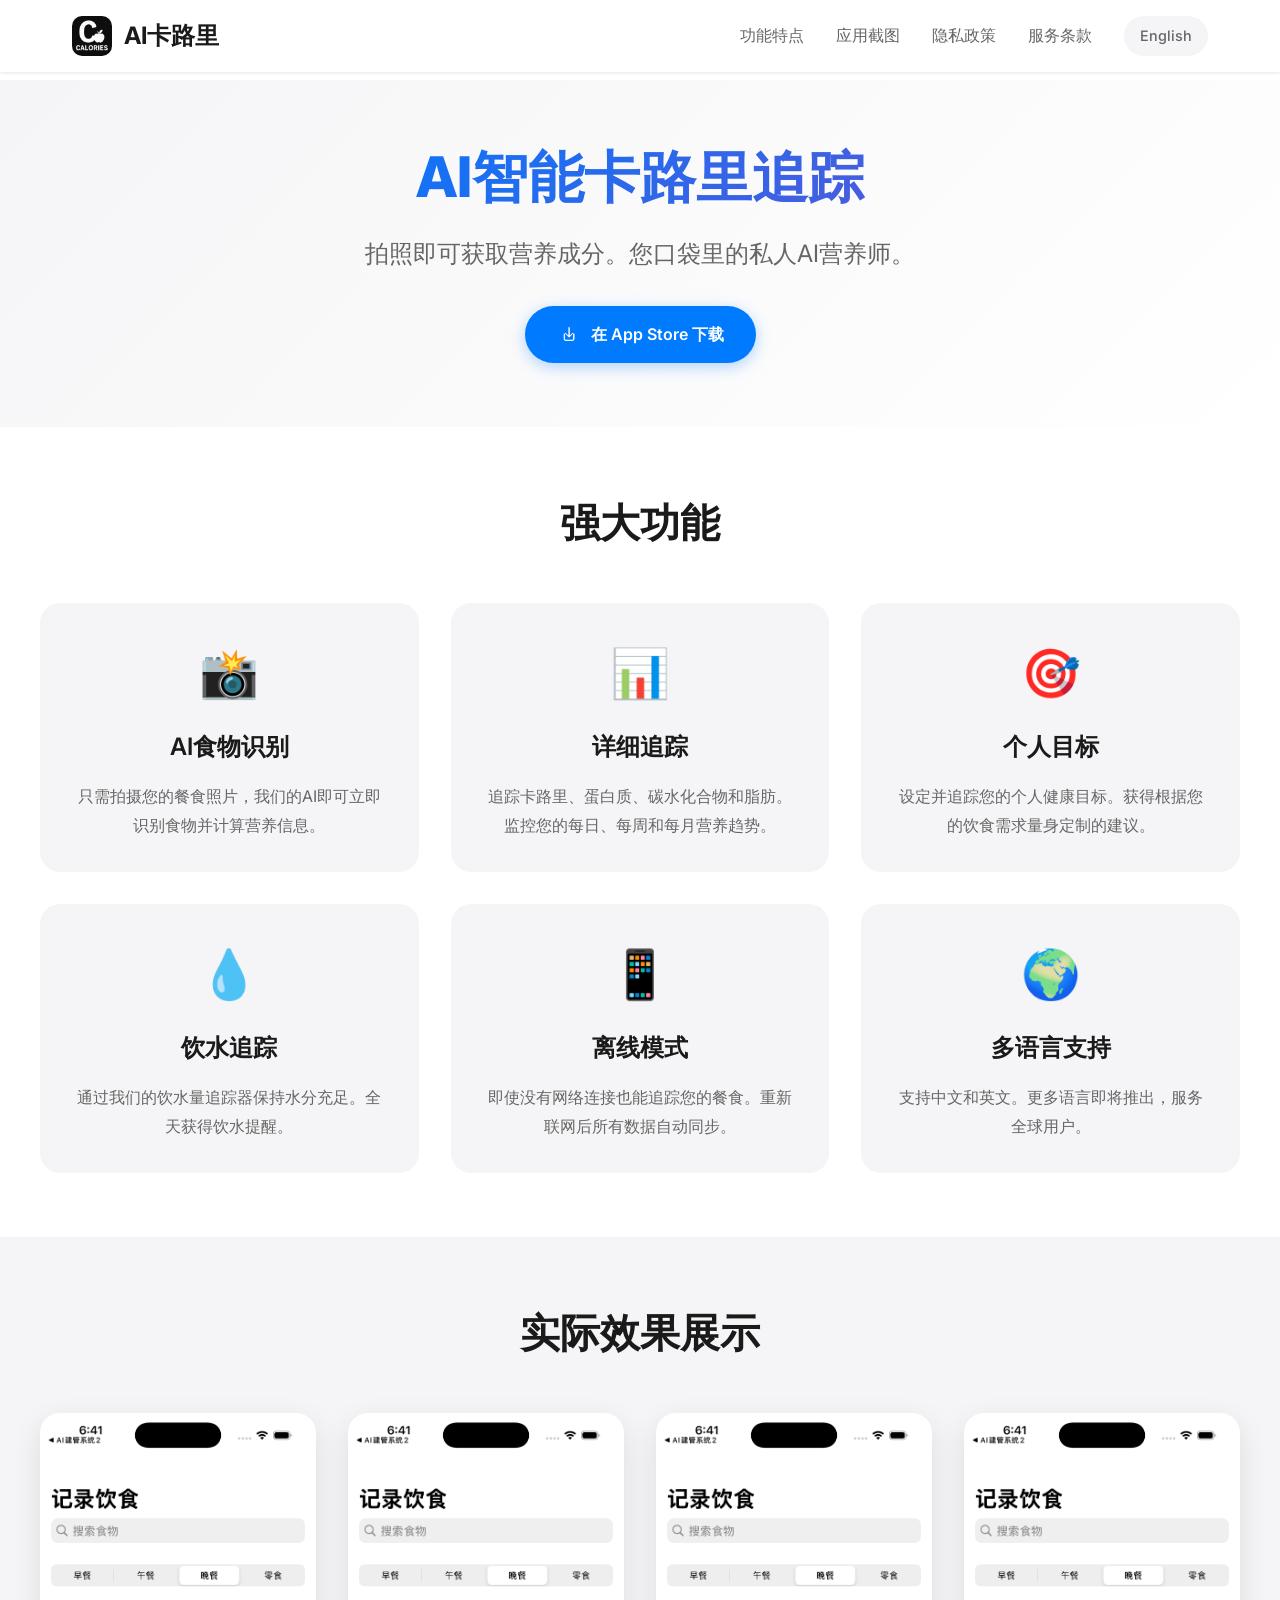
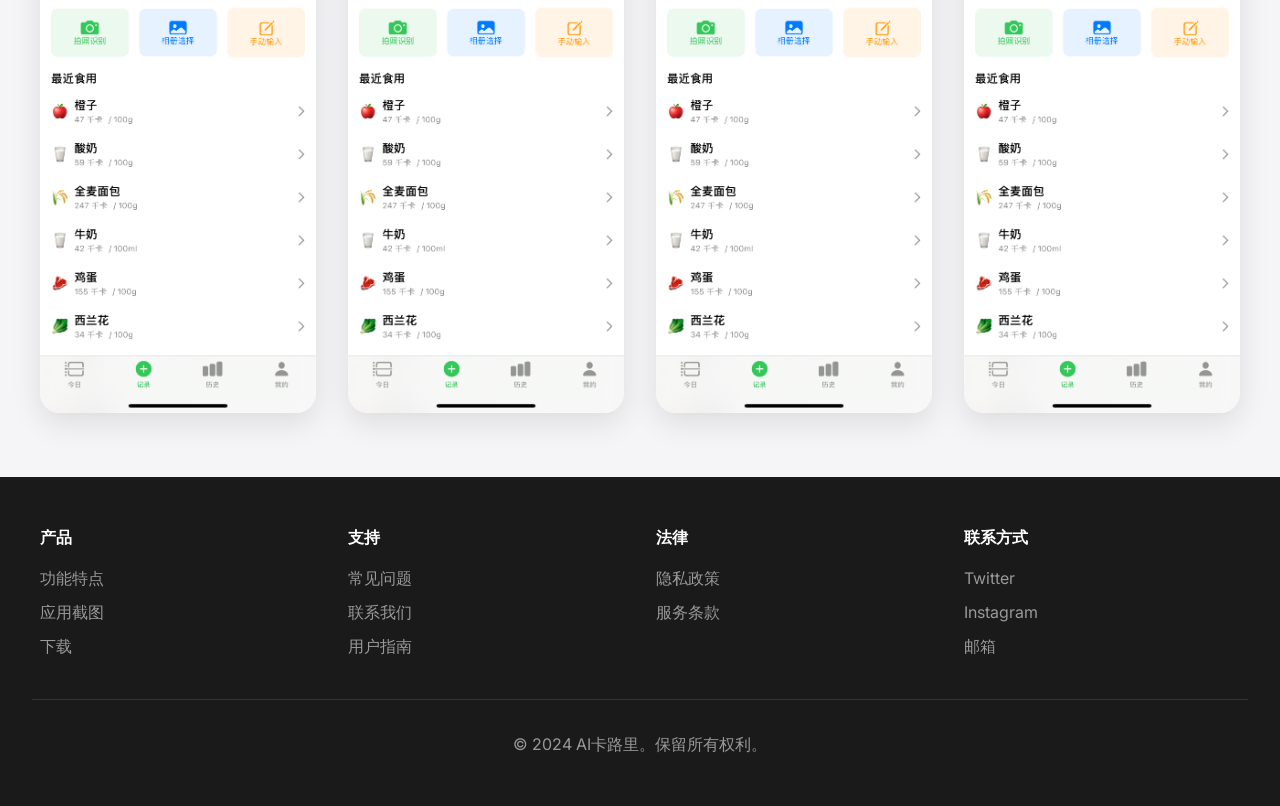
==== index-zh.html @ bd87f312 "Initial website for AI Calories app - Added homepage in English and Chinese - Added privacy policy a" ====
<!DOCTYPE html>
<html lang="zh">
<head>
    <meta charset="UTF-8">
    <meta name="viewport" content="width=device-width, initial-scale=1.0">
    <title>AI卡路里 - 智能食物识别与卡路里追踪</title>
    <meta name="description" content="AI卡路里使用先进的AI技术识别食物并追踪您的每日卡路里摄入。现已在App Store上线。">
    <link rel="preconnect" href="https://fonts.googleapis.com">
    <link rel="preconnect" href="https://fonts.gstatic.com" crossorigin>
    <link href="https://fonts.googleapis.com/css2?family=Inter:wght@300;400;500;600;700;800&display=swap" rel="stylesheet">
    <style>
        * {
            margin: 0;
            padding: 0;
            box-sizing: border-box;
        }
        
        body {
            font-family: 'Inter', -apple-system, BlinkMacSystemFont, 'PingFang SC', 'Microsoft YaHei', sans-serif;
            line-height: 1.6;
            color: #1a1a1a;
            background-color: #ffffff;
            overflow-x: hidden;
        }
        
        /* Navigation */
        nav {
            position: fixed;
            top: 0;
            width: 100%;
            background: rgba(255, 255, 255, 0.95);
            backdrop-filter: blur(10px);
            box-shadow: 0 1px 3px rgba(0, 0, 0, 0.1);
            z-index: 1000;
        }
        
        .nav-container {
            max-width: 1200px;
            margin: 0 auto;
            padding: 1rem 2rem;
            display: flex;
            justify-content: space-between;
            align-items: center;
        }
        
        .logo {
            display: flex;
            align-items: center;
            gap: 12px;
            font-size: 1.5rem;
            font-weight: 700;
            color: #1a1a1a;
            text-decoration: none;
        }
        
        .logo img {
            width: 40px;
            height: 40px;
            border-radius: 10px;
        }
        
        .nav-links {
            display: flex;
            gap: 2rem;
            align-items: center;
        }
        
        .nav-links a {
            color: #666;
            text-decoration: none;
            font-weight: 500;
            transition: color 0.3s;
        }
        
        .nav-links a:hover {
            color: #007AFF;
        }
        
        .language-switch {
            padding: 0.5rem 1rem;
            background: #f5f5f7;
            border: none;
            border-radius: 20px;
            cursor: pointer;
            font-size: 0.9rem;
            font-weight: 500;
            transition: background 0.3s;
        }
        
        .language-switch:hover {
            background: #e8e8ed;
        }
        
        /* Hero Section */
        .hero {
            margin-top: 80px;
            padding: 4rem 2rem;
            text-align: center;
            background: linear-gradient(135deg, #f5f5f7 0%, #ffffff 100%);
        }
        
        .hero-content {
            max-width: 800px;
            margin: 0 auto;
        }
        
        .hero h1 {
            font-size: 3.5rem;
            font-weight: 800;
            margin-bottom: 1.5rem;
            background: linear-gradient(135deg, #007AFF 0%, #5856D6 100%);
            -webkit-background-clip: text;
            -webkit-text-fill-color: transparent;
            line-height: 1.2;
        }
        
        .hero p {
            font-size: 1.5rem;
            color: #666;
            margin-bottom: 2rem;
            font-weight: 400;
        }
        
        .download-btn {
            display: inline-flex;
            align-items: center;
            gap: 10px;
            padding: 1rem 2rem;
            background: #007AFF;
            color: white;
            text-decoration: none;
            border-radius: 30px;
            font-weight: 600;
            transition: all 0.3s;
            box-shadow: 0 4px 15px rgba(0, 122, 255, 0.3);
        }
        
        .download-btn:hover {
            transform: translateY(-2px);
            box-shadow: 0 6px 20px rgba(0, 122, 255, 0.4);
        }
        
        /* Features Section */
        .features {
            padding: 4rem 2rem;
            background: #ffffff;
        }
        
        .features-container {
            max-width: 1200px;
            margin: 0 auto;
        }
        
        .features h2 {
            text-align: center;
            font-size: 2.5rem;
            margin-bottom: 3rem;
            font-weight: 700;
        }
        
        .features-grid {
            display: grid;
            grid-template-columns: repeat(auto-fit, minmax(300px, 1fr));
            gap: 2rem;
        }
        
        .feature-card {
            padding: 2rem;
            background: #f5f5f7;
            border-radius: 20px;
            text-align: center;
            transition: transform 0.3s;
        }
        
        .feature-card:hover {
            transform: translateY(-5px);
        }
        
        .feature-icon {
            font-size: 3rem;
            margin-bottom: 1rem;
        }
        
        .feature-card h3 {
            font-size: 1.5rem;
            margin-bottom: 1rem;
            font-weight: 600;
        }
        
        .feature-card p {
            color: #666;
            line-height: 1.8;
        }
        
        /* Screenshots Section */
        .screenshots {
            padding: 4rem 2rem;
            background: #f5f5f7;
        }
        
        .screenshots-container {
            max-width: 1200px;
            margin: 0 auto;
        }
        
        .screenshots h2 {
            text-align: center;
            font-size: 2.5rem;
            margin-bottom: 3rem;
            font-weight: 700;
        }
        
        .screenshots-grid {
            display: grid;
            grid-template-columns: repeat(auto-fit, minmax(250px, 1fr));
            gap: 2rem;
        }
        
        .screenshot {
            border-radius: 20px;
            overflow: hidden;
            box-shadow: 0 10px 30px rgba(0, 0, 0, 0.1);
            transition: transform 0.3s;
        }
        
        .screenshot:hover {
            transform: scale(1.05);
        }
        
        .screenshot img {
            width: 100%;
            height: auto;
            display: block;
        }
        
        /* Footer */
        footer {
            padding: 3rem 2rem;
            background: #1a1a1a;
            color: #ffffff;
        }
        
        .footer-container {
            max-width: 1200px;
            margin: 0 auto;
            display: grid;
            grid-template-columns: repeat(auto-fit, minmax(250px, 1fr));
            gap: 2rem;
        }
        
        .footer-section h4 {
            margin-bottom: 1rem;
            font-weight: 600;
        }
        
        .footer-section a {
            color: #999;
            text-decoration: none;
            display: block;
            margin-bottom: 0.5rem;
            transition: color 0.3s;
        }
        
        .footer-section a:hover {
            color: #ffffff;
        }
        
        .footer-bottom {
            text-align: center;
            margin-top: 2rem;
            padding-top: 2rem;
            border-top: 1px solid #333;
            color: #999;
        }
        
        /* Responsive */
        @media (max-width: 768px) {
            .hero h1 {
                font-size: 2.5rem;
            }
            
            .hero p {
                font-size: 1.2rem;
            }
            
            .nav-links {
                display: none;
            }
            
            .screenshots-grid {
                grid-template-columns: 1fr;
            }
        }
    </style>
</head>
<body>
    <nav>
        <div class="nav-container">
            <a href="#" class="logo">
                <img src="images/app-icon.png" alt="AI卡路里 Logo">
                AI卡路里
            </a>
            <div class="nav-links">
                <a href="#features">功能特点</a>
                <a href="#screenshots">应用截图</a>
                <a href="privacy.html">隐私政策</a>
                <a href="terms.html">服务条款</a>
                <a href="index.html" class="language-switch">English</a>
            </div>
        </div>
    </nav>

    <section class="hero">
        <div class="hero-content">
            <h1>AI智能卡路里追踪</h1>
            <p>拍照即可获取营养成分。您口袋里的私人AI营养师。</p>
            <a href="#" class="download-btn">
                <svg width="24" height="24" viewBox="0 0 24 24" fill="none" xmlns="http://www.w3.org/2000/svg">
                    <path d="M8.8 18.9C8.2 18.9 7.7 18.7 7.3 18.3C6.9 17.9 6.7 17.4 6.7 16.8V12.4C6.7 12.2 6.7 12 6.8 11.8C6.9 11.6 7.1 11.5 7.3 11.5C7.5 11.5 7.7 11.6 7.8 11.8C7.9 12 7.9 12.2 7.9 12.4V16.8C7.9 17.1 8 17.3 8.2 17.5C8.4 17.7 8.6 17.8 8.9 17.8H15.1C15.4 17.8 15.6 17.7 15.8 17.5C16 17.3 16.1 17.1 16.1 16.8V12.4C16.1 12.2 16.2 12 16.3 11.8C16.4 11.6 16.6 11.5 16.8 11.5C17 11.5 17.2 11.6 17.3 11.8C17.4 12 17.5 12.2 17.5 12.4V16.8C17.5 17.4 17.3 17.9 16.9 18.3C16.5 18.7 16 18.9 15.4 18.9H8.8Z" fill="white"/>
                    <path d="M12 15.2C11.8 15.2 11.6 15.1 11.5 15L8.1 11.6C7.9 11.4 7.9 11.1 8.1 10.9C8.3 10.7 8.6 10.7 8.8 10.9L11.4 13.5V5.8C11.4 5.4 11.7 5.1 12.1 5.1C12.5 5.1 12.8 5.4 12.8 5.8V13.5L15.4 10.9C15.6 10.7 15.9 10.7 16.1 10.9C16.3 11.1 16.3 11.4 16.1 11.6L12.7 15C12.5 15.1 12.3 15.2 12 15.2Z" fill="white"/>
                </svg>
                在 App Store 下载
            </a>
        </div>
    </section>

    <section class="features" id="features">
        <div class="features-container">
            <h2>强大功能</h2>
            <div class="features-grid">
                <div class="feature-card">
                    <div class="feature-icon">📸</div>
                    <h3>AI食物识别</h3>
                    <p>只需拍摄您的餐食照片，我们的AI即可立即识别食物并计算营养信息。</p>
                </div>
                <div class="feature-card">
                    <div class="feature-icon">📊</div>
                    <h3>详细追踪</h3>
                    <p>追踪卡路里、蛋白质、碳水化合物和脂肪。监控您的每日、每周和每月营养趋势。</p>
                </div>
                <div class="feature-card">
                    <div class="feature-icon">🎯</div>
                    <h3>个人目标</h3>
                    <p>设定并追踪您的个人健康目标。获得根据您的饮食需求量身定制的建议。</p>
                </div>
                <div class="feature-card">
                    <div class="feature-icon">💧</div>
                    <h3>饮水追踪</h3>
                    <p>通过我们的饮水量追踪器保持水分充足。全天获得饮水提醒。</p>
                </div>
                <div class="feature-card">
                    <div class="feature-icon">📱</div>
                    <h3>离线模式</h3>
                    <p>即使没有网络连接也能追踪您的餐食。重新联网后所有数据自动同步。</p>
                </div>
                <div class="feature-card">
                    <div class="feature-icon">🌍</div>
                    <h3>多语言支持</h3>
                    <p>支持中文和英文。更多语言即将推出，服务全球用户。</p>
                </div>
            </div>
        </div>
    </section>

    <section class="screenshots" id="screenshots">
        <div class="screenshots-container">
            <h2>实际效果展示</h2>
            <div class="screenshots-grid">
                <div class="screenshot">
                    <img src="images/screenshot-1.png" alt="AI食物识别">
                </div>
                <div class="screenshot">
                    <img src="images/screenshot-2.png" alt="每日总结">
                </div>
                <div class="screenshot">
                    <img src="images/screenshot-3.png" alt="用餐历史">
                </div>
                <div class="screenshot">
                    <img src="images/screenshot-4.png" alt="个人目标">
                </div>
            </div>
        </div>
    </section>

    <footer>
        <div class="footer-container">
            <div class="footer-section">
                <h4>产品</h4>
                <a href="#features">功能特点</a>
                <a href="#screenshots">应用截图</a>
                <a href="#">下载</a>
            </div>
            <div class="footer-section">
                <h4>支持</h4>
                <a href="#">常见问题</a>
                <a href="#">联系我们</a>
                <a href="#">用户指南</a>
            </div>
            <div class="footer-section">
                <h4>法律</h4>
                <a href="privacy.html">隐私政策</a>
                <a href="terms.html">服务条款</a>
            </div>
            <div class="footer-section">
                <h4>联系方式</h4>
                <a href="#">Twitter</a>
                <a href="#">Instagram</a>
                <a href="#">邮箱</a>
            </div>
        </div>
        <div class="footer-bottom">
            <p>&copy; 2024 AI卡路里。保留所有权利。</p>
        </div>
    </footer>
</body>
</html>
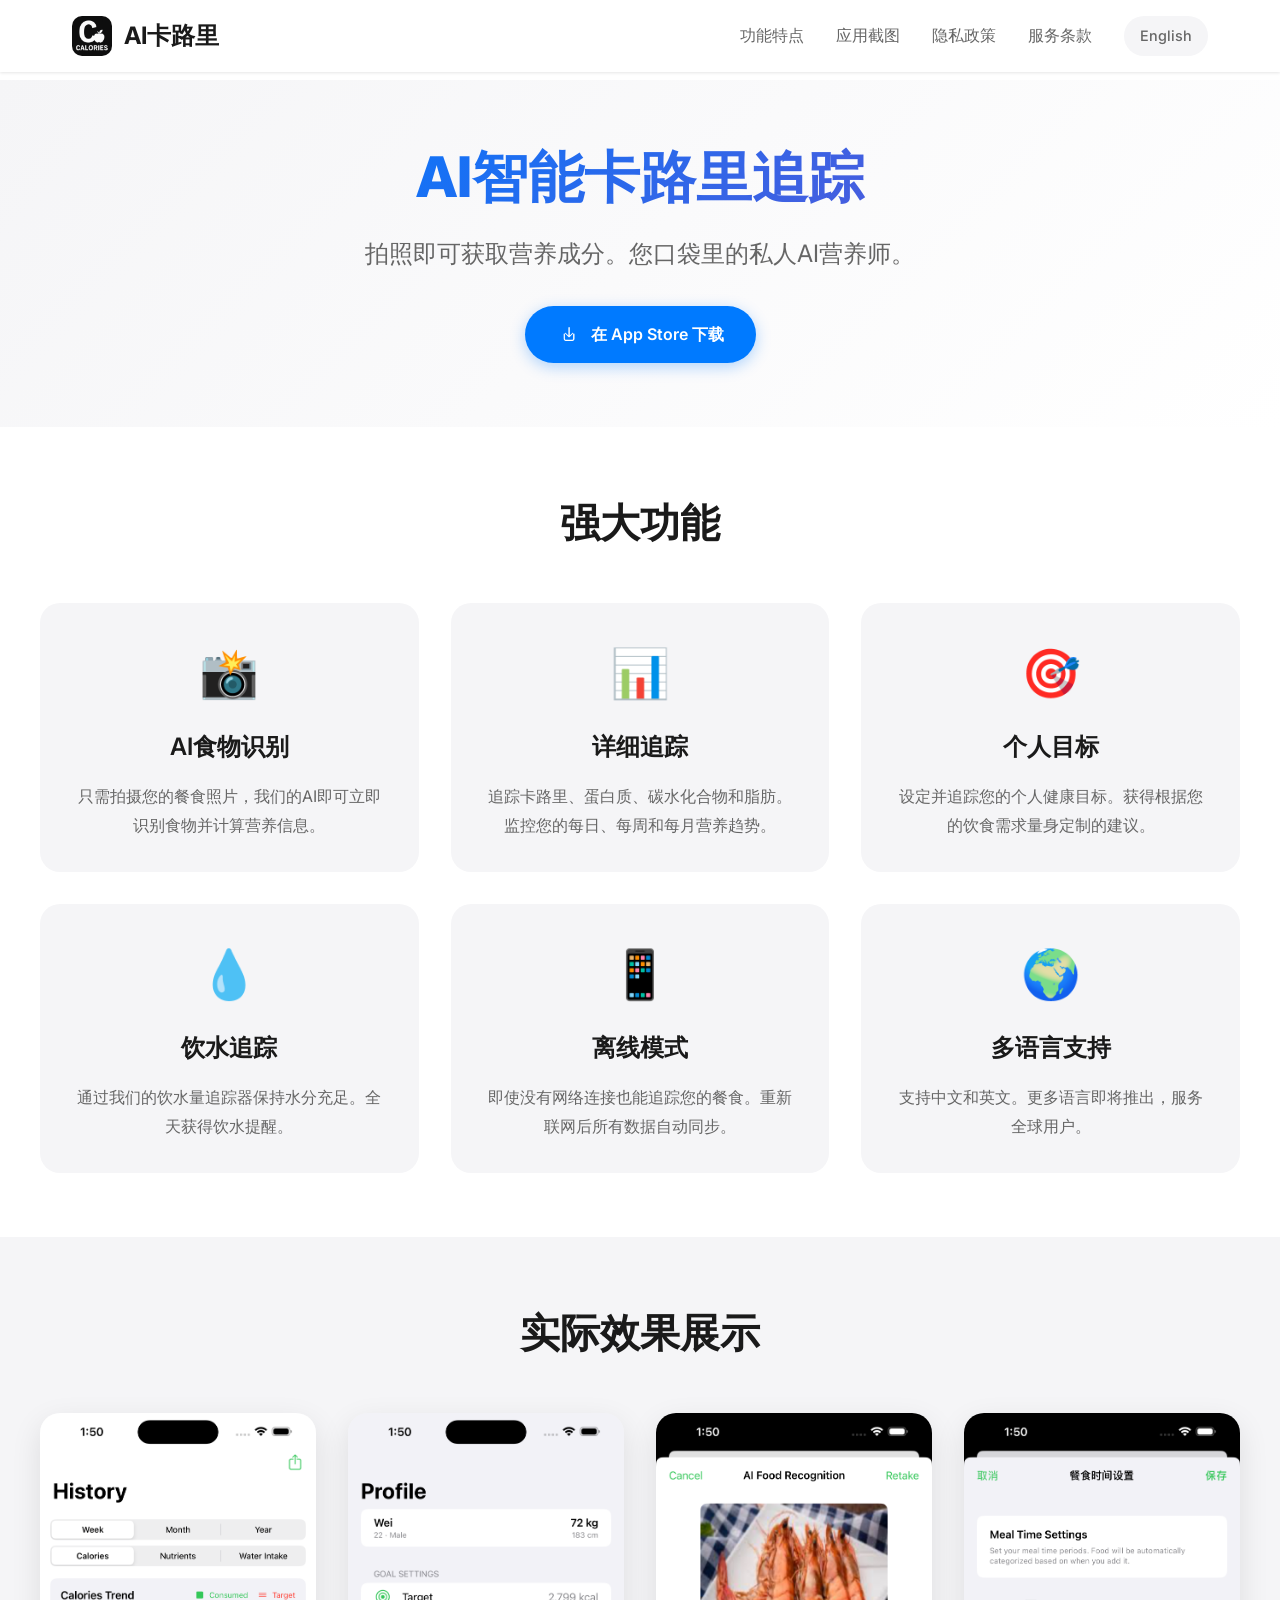
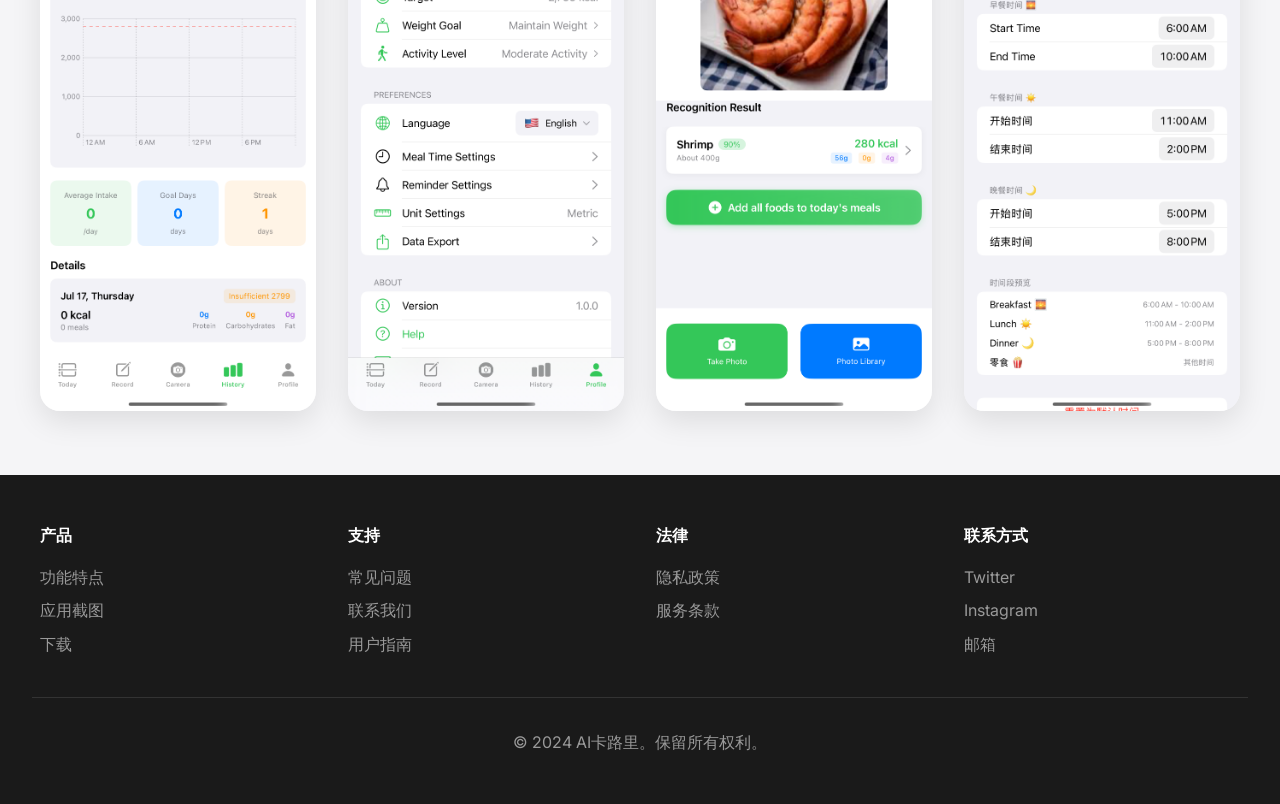
==== commit a86c0fbc: "Update download links to App Store - Replace placeholder links with App Store URL - Add target="_bla" ====
--- a/index-zh.html
+++ b/index-zh.html
@@ -314,7 +314,7 @@
         <div class="hero-content">
             <h1>AI智能卡路里追踪</h1>
             <p>拍照即可获取营养成分。您口袋里的私人AI营养师。</p>
-            <a href="#" class="download-btn">
+            <a href="https://apps.apple.com/app/id1234567890" class="download-btn" target="_blank">
                 <svg width="24" height="24" viewBox="0 0 24 24" fill="none" xmlns="http://www.w3.org/2000/svg">
                     <path d="M8.8 18.9C8.2 18.9 7.7 18.7 7.3 18.3C6.9 17.9 6.7 17.4 6.7 16.8V12.4C6.7 12.2 6.7 12 6.8 11.8C6.9 11.6 7.1 11.5 7.3 11.5C7.5 11.5 7.7 11.6 7.8 11.8C7.9 12 7.9 12.2 7.9 12.4V16.8C7.9 17.1 8 17.3 8.2 17.5C8.4 17.7 8.6 17.8 8.9 17.8H15.1C15.4 17.8 15.6 17.7 15.8 17.5C16 17.3 16.1 17.1 16.1 16.8V12.4C16.1 12.2 16.2 12 16.3 11.8C16.4 11.6 16.6 11.5 16.8 11.5C17 11.5 17.2 11.6 17.3 11.8C17.4 12 17.5 12.2 17.5 12.4V16.8C17.5 17.4 17.3 17.9 16.9 18.3C16.5 18.7 16 18.9 15.4 18.9H8.8Z" fill="white"/>
                     <path d="M12 15.2C11.8 15.2 11.6 15.1 11.5 15L8.1 11.6C7.9 11.4 7.9 11.1 8.1 10.9C8.3 10.7 8.6 10.7 8.8 10.9L11.4 13.5V5.8C11.4 5.4 11.7 5.1 12.1 5.1C12.5 5.1 12.8 5.4 12.8 5.8V13.5L15.4 10.9C15.6 10.7 15.9 10.7 16.1 10.9C16.3 11.1 16.3 11.4 16.1 11.6L12.7 15C12.5 15.1 12.3 15.2 12 15.2Z" fill="white"/>
@@ -388,7 +388,7 @@
                 <h4>产品</h4>
                 <a href="#features">功能特点</a>
                 <a href="#screenshots">应用截图</a>
-                <a href="#">下载</a>
+                <a href="https://apps.apple.com/app/id1234567890" target="_blank">下载</a>
             </div>
             <div class="footer-section">
                 <h4>支持</h4>
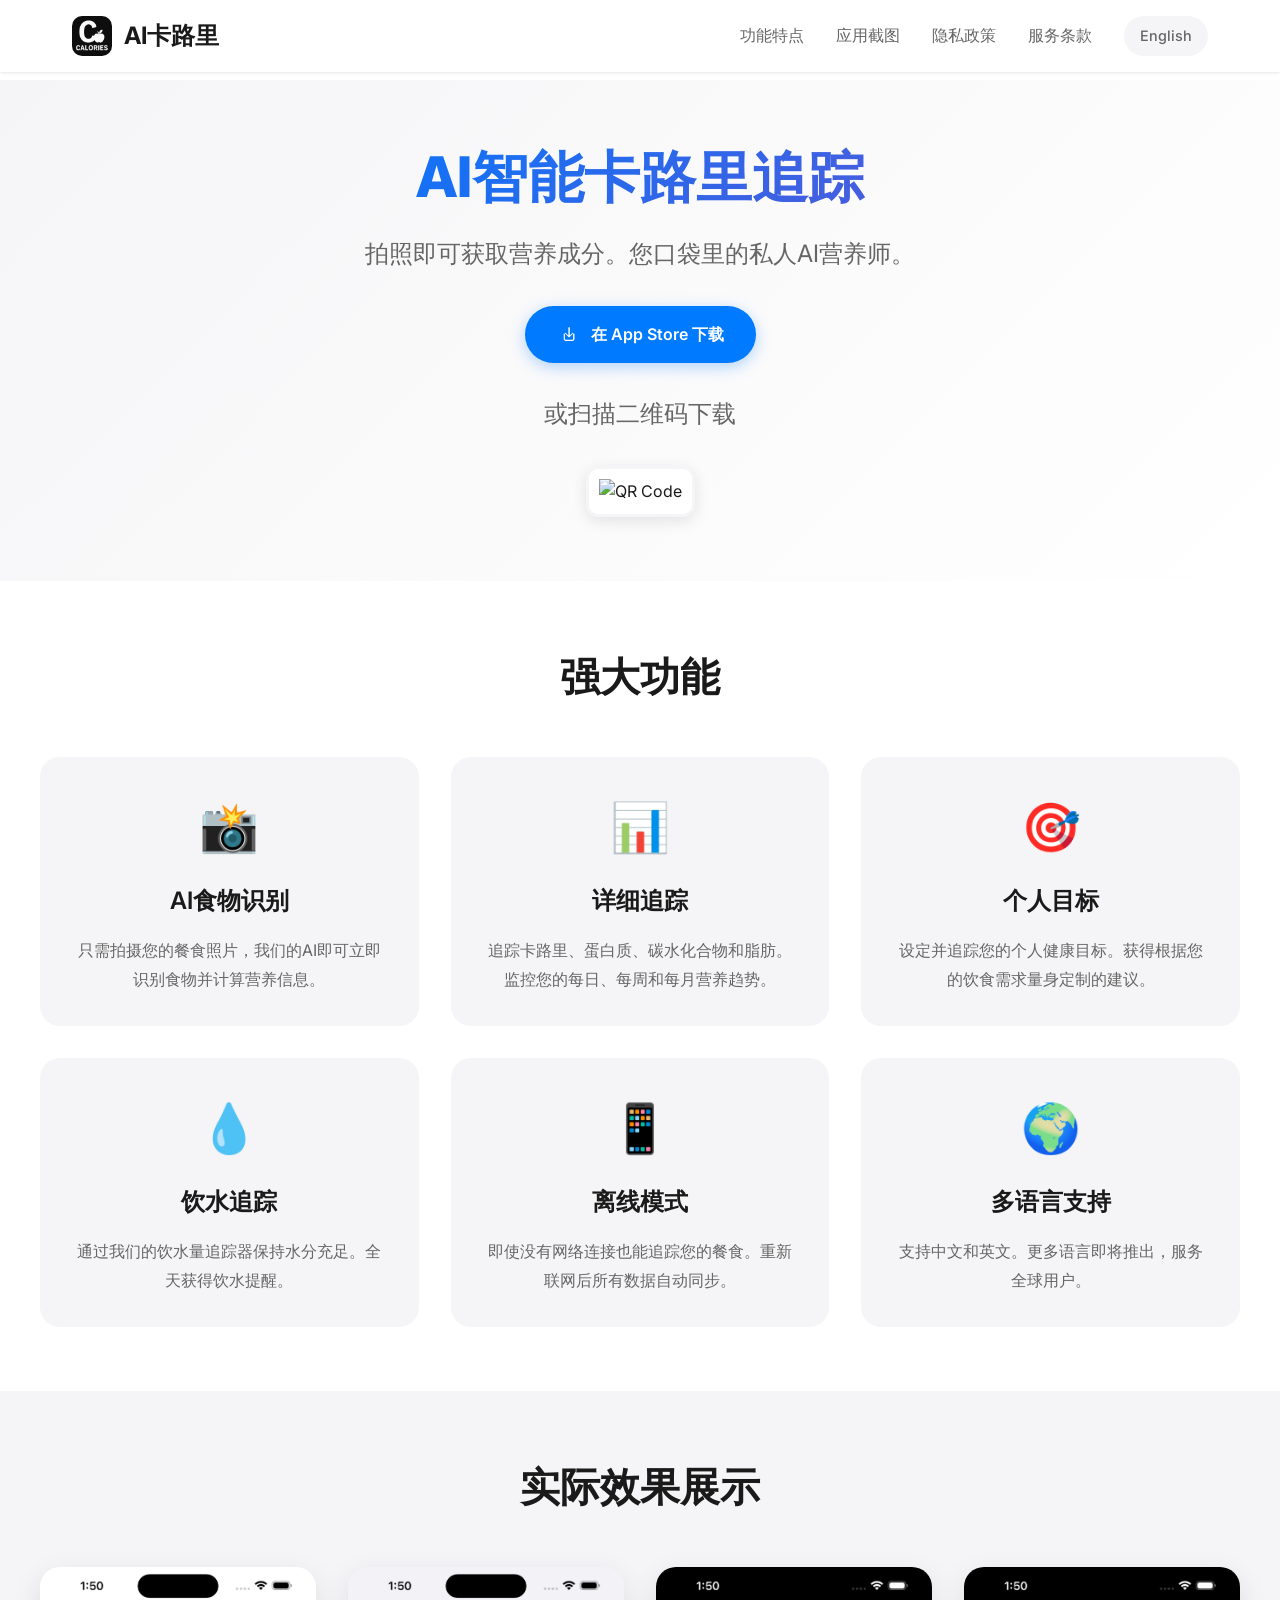
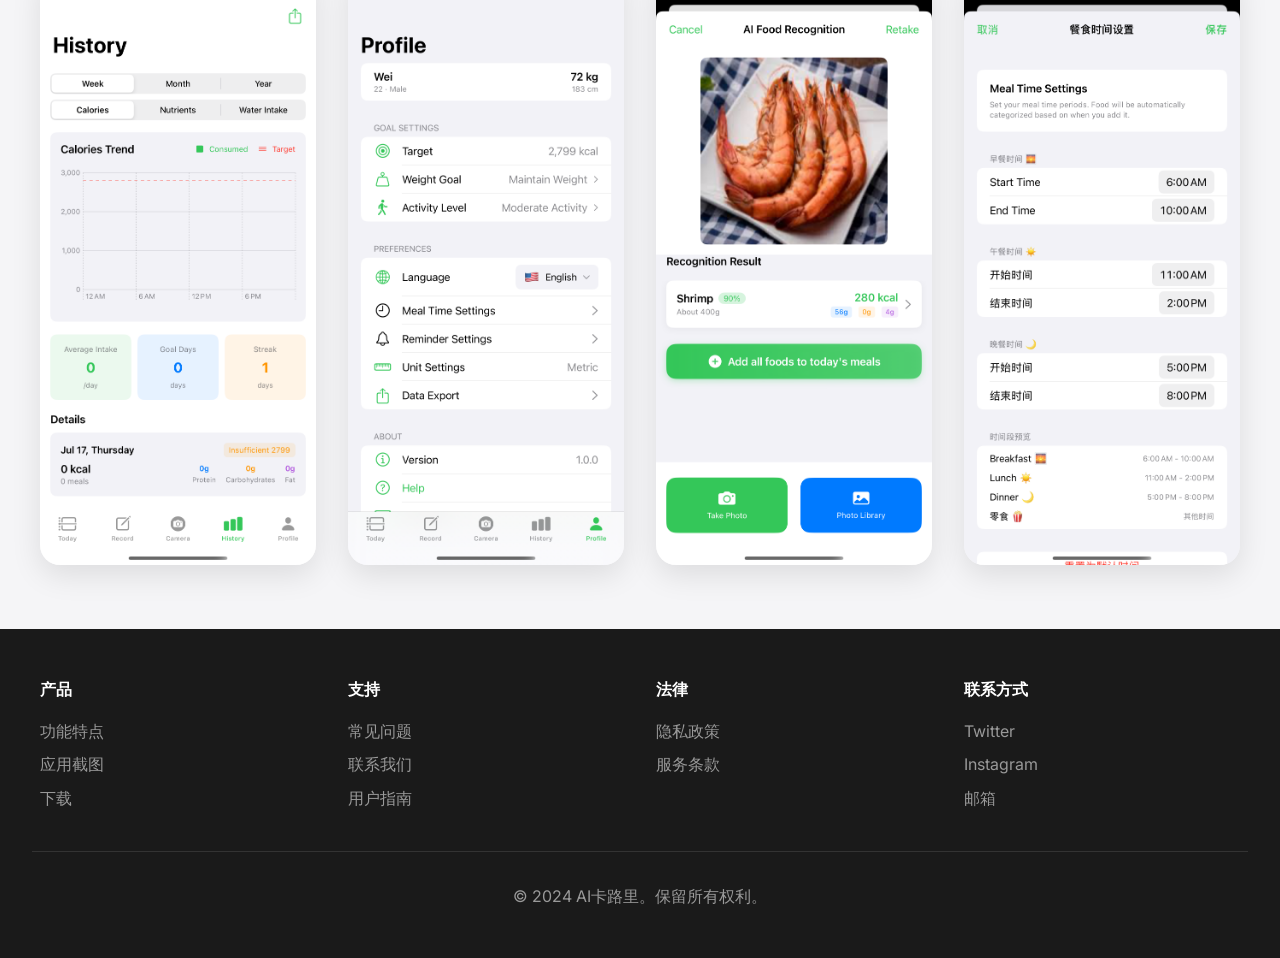
==== commit c72d6c89: "Add QR code download option - Add QR code section below download button - Use QR Server API to gener" ====
--- a/index-zh.html
+++ b/index-zh.html
@@ -138,6 +138,27 @@
         .download-btn:hover {
             transform: translateY(-2px);
             box-shadow: 0 6px 20px rgba(0, 122, 255, 0.4);
+        }
+        
+        .qr-section {
+            margin-top: 2rem;
+            text-align: center;
+        }
+        
+        .qr-text {
+            font-size: 1rem;
+            color: #666;
+            margin-bottom: 1rem;
+        }
+        
+        .qr-code {
+            width: 200px;
+            height: 200px;
+            border: 3px solid #f5f5f7;
+            border-radius: 12px;
+            padding: 10px;
+            background: white;
+            box-shadow: 0 4px 15px rgba(0, 0, 0, 0.1);
         }
         
         /* Features Section */
@@ -314,13 +335,17 @@
         <div class="hero-content">
             <h1>AI智能卡路里追踪</h1>
             <p>拍照即可获取营养成分。您口袋里的私人AI营养师。</p>
-            <a href="https://apps.apple.com/app/id1234567890" class="download-btn" target="_blank">
+            <a href="https://apps.apple.com/app/id6478129039" class="download-btn" target="_blank">
                 <svg width="24" height="24" viewBox="0 0 24 24" fill="none" xmlns="http://www.w3.org/2000/svg">
                     <path d="M8.8 18.9C8.2 18.9 7.7 18.7 7.3 18.3C6.9 17.9 6.7 17.4 6.7 16.8V12.4C6.7 12.2 6.7 12 6.8 11.8C6.9 11.6 7.1 11.5 7.3 11.5C7.5 11.5 7.7 11.6 7.8 11.8C7.9 12 7.9 12.2 7.9 12.4V16.8C7.9 17.1 8 17.3 8.2 17.5C8.4 17.7 8.6 17.8 8.9 17.8H15.1C15.4 17.8 15.6 17.7 15.8 17.5C16 17.3 16.1 17.1 16.1 16.8V12.4C16.1 12.2 16.2 12 16.3 11.8C16.4 11.6 16.6 11.5 16.8 11.5C17 11.5 17.2 11.6 17.3 11.8C17.4 12 17.5 12.2 17.5 12.4V16.8C17.5 17.4 17.3 17.9 16.9 18.3C16.5 18.7 16 18.9 15.4 18.9H8.8Z" fill="white"/>
                     <path d="M12 15.2C11.8 15.2 11.6 15.1 11.5 15L8.1 11.6C7.9 11.4 7.9 11.1 8.1 10.9C8.3 10.7 8.6 10.7 8.8 10.9L11.4 13.5V5.8C11.4 5.4 11.7 5.1 12.1 5.1C12.5 5.1 12.8 5.4 12.8 5.8V13.5L15.4 10.9C15.6 10.7 15.9 10.7 16.1 10.9C16.3 11.1 16.3 11.4 16.1 11.6L12.7 15C12.5 15.1 12.3 15.2 12 15.2Z" fill="white"/>
                 </svg>
                 在 App Store 下载
             </a>
+            <div class="qr-section">
+                <p class="qr-text">或扫描二维码下载</p>
+                <img src="https://api.qrserver.com/v1/create-qr-code/?size=200x200&data=https://apps.apple.com/app/id6478129039" alt="QR Code" class="qr-code">
+            </div>
         </div>
     </section>
 
@@ -388,7 +413,7 @@
                 <h4>产品</h4>
                 <a href="#features">功能特点</a>
                 <a href="#screenshots">应用截图</a>
-                <a href="https://apps.apple.com/app/id1234567890" target="_blank">下载</a>
+                <a href="https://apps.apple.com/app/id6478129039" target="_blank">下载</a>
             </div>
             <div class="footer-section">
                 <h4>支持</h4>
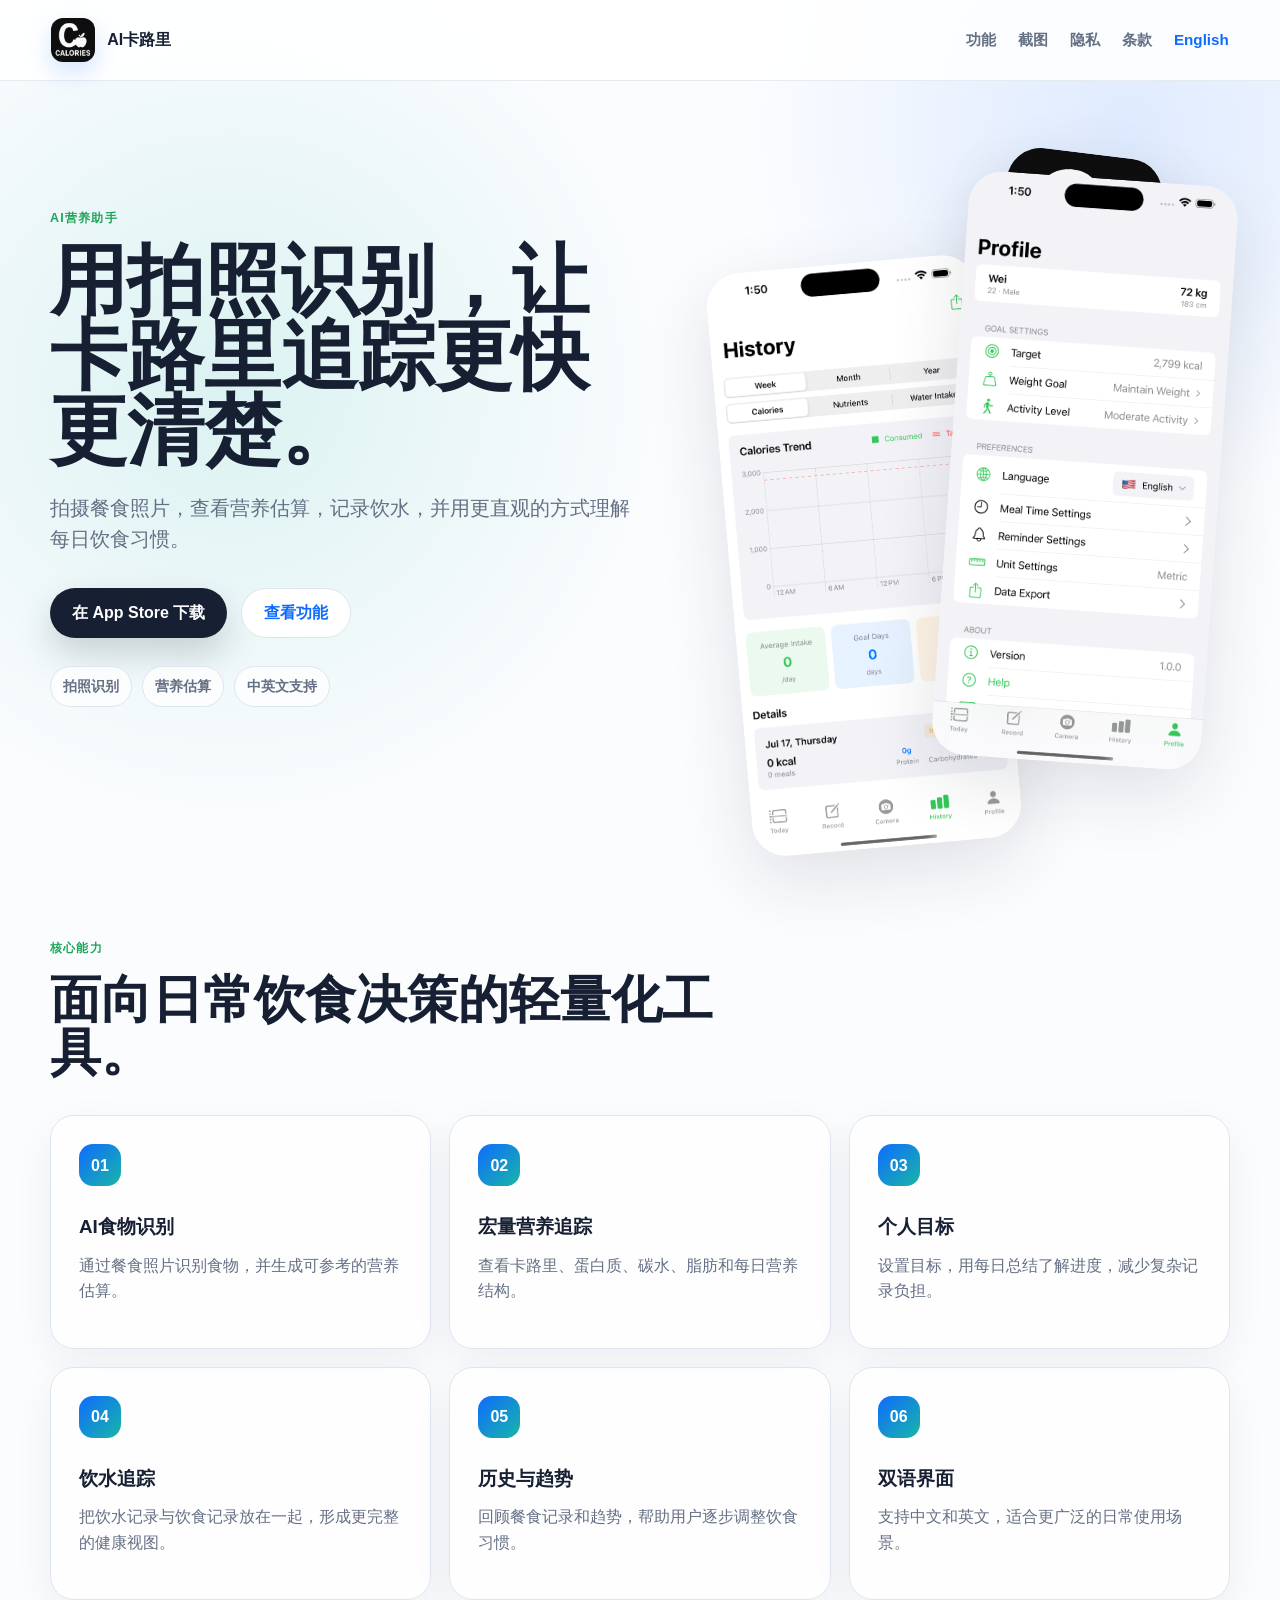
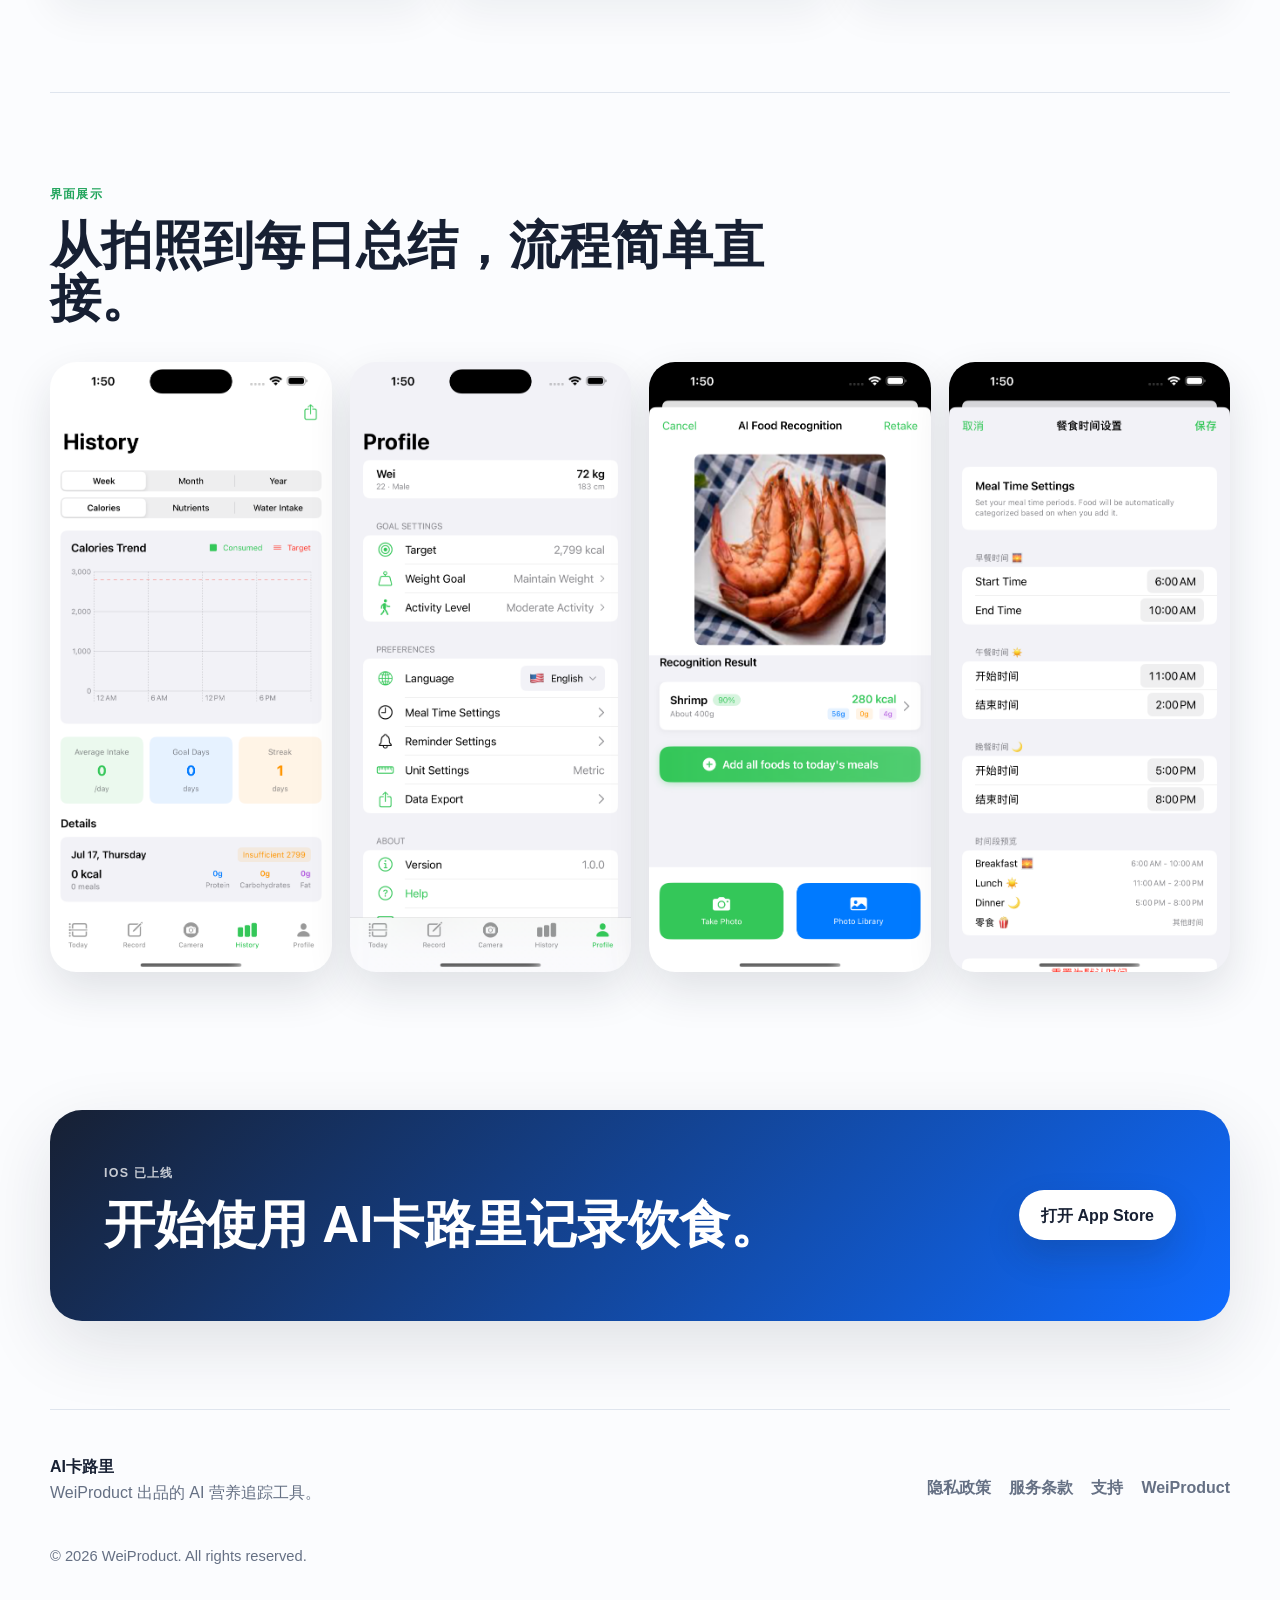
==== commit bf78c5a9: "Rebuild AI Calories product site" ====
--- a/index-zh.html
+++ b/index-zh.html
@@ -1,441 +1,129 @@
 <!DOCTYPE html>
-<html lang="zh">
+<html lang="zh-CN">
 <head>
     <meta charset="UTF-8">
     <meta name="viewport" content="width=device-width, initial-scale=1.0">
-    <title>AI卡路里 - 智能食物识别与卡路里追踪</title>
-    <meta name="description" content="AI卡路里使用先进的AI技术识别食物并追踪您的每日卡路里摄入。现已在App Store上线。">
-    <link rel="preconnect" href="https://fonts.googleapis.com">
-    <link rel="preconnect" href="https://fonts.gstatic.com" crossorigin>
-    <link href="https://fonts.googleapis.com/css2?family=Inter:wght@300;400;500;600;700;800&display=swap" rel="stylesheet">
-    <style>
-        * {
-            margin: 0;
-            padding: 0;
-            box-sizing: border-box;
-        }
-        
-        body {
-            font-family: 'Inter', -apple-system, BlinkMacSystemFont, 'PingFang SC', 'Microsoft YaHei', sans-serif;
-            line-height: 1.6;
-            color: #1a1a1a;
-            background-color: #ffffff;
-            overflow-x: hidden;
-        }
-        
-        /* Navigation */
-        nav {
-            position: fixed;
-            top: 0;
-            width: 100%;
-            background: rgba(255, 255, 255, 0.95);
-            backdrop-filter: blur(10px);
-            box-shadow: 0 1px 3px rgba(0, 0, 0, 0.1);
-            z-index: 1000;
-        }
-        
-        .nav-container {
-            max-width: 1200px;
-            margin: 0 auto;
-            padding: 1rem 2rem;
-            display: flex;
-            justify-content: space-between;
-            align-items: center;
-        }
-        
-        .logo {
-            display: flex;
-            align-items: center;
-            gap: 12px;
-            font-size: 1.5rem;
-            font-weight: 700;
-            color: #1a1a1a;
-            text-decoration: none;
-        }
-        
-        .logo img {
-            width: 40px;
-            height: 40px;
-            border-radius: 10px;
-        }
-        
-        .nav-links {
-            display: flex;
-            gap: 2rem;
-            align-items: center;
-        }
-        
-        .nav-links a {
-            color: #666;
-            text-decoration: none;
-            font-weight: 500;
-            transition: color 0.3s;
-        }
-        
-        .nav-links a:hover {
-            color: #007AFF;
-        }
-        
-        .language-switch {
-            padding: 0.5rem 1rem;
-            background: #f5f5f7;
-            border: none;
-            border-radius: 20px;
-            cursor: pointer;
-            font-size: 0.9rem;
-            font-weight: 500;
-            transition: background 0.3s;
-        }
-        
-        .language-switch:hover {
-            background: #e8e8ed;
-        }
-        
-        /* Hero Section */
-        .hero {
-            margin-top: 80px;
-            padding: 4rem 2rem;
-            text-align: center;
-            background: linear-gradient(135deg, #f5f5f7 0%, #ffffff 100%);
-        }
-        
-        .hero-content {
-            max-width: 800px;
-            margin: 0 auto;
-        }
-        
-        .hero h1 {
-            font-size: 3.5rem;
-            font-weight: 800;
-            margin-bottom: 1.5rem;
-            background: linear-gradient(135deg, #007AFF 0%, #5856D6 100%);
-            -webkit-background-clip: text;
-            -webkit-text-fill-color: transparent;
-            line-height: 1.2;
-        }
-        
-        .hero p {
-            font-size: 1.5rem;
-            color: #666;
-            margin-bottom: 2rem;
-            font-weight: 400;
-        }
-        
-        .download-btn {
-            display: inline-flex;
-            align-items: center;
-            gap: 10px;
-            padding: 1rem 2rem;
-            background: #007AFF;
-            color: white;
-            text-decoration: none;
-            border-radius: 30px;
-            font-weight: 600;
-            transition: all 0.3s;
-            box-shadow: 0 4px 15px rgba(0, 122, 255, 0.3);
-        }
-        
-        .download-btn:hover {
-            transform: translateY(-2px);
-            box-shadow: 0 6px 20px rgba(0, 122, 255, 0.4);
-        }
-        
-        .qr-section {
-            margin-top: 2rem;
-            text-align: center;
-        }
-        
-        .qr-text {
-            font-size: 1rem;
-            color: #666;
-            margin-bottom: 1rem;
-        }
-        
-        .qr-code {
-            width: 200px;
-            height: 200px;
-            border: 3px solid #f5f5f7;
-            border-radius: 12px;
-            padding: 10px;
-            background: white;
-            box-shadow: 0 4px 15px rgba(0, 0, 0, 0.1);
-        }
-        
-        /* Features Section */
-        .features {
-            padding: 4rem 2rem;
-            background: #ffffff;
-        }
-        
-        .features-container {
-            max-width: 1200px;
-            margin: 0 auto;
-        }
-        
-        .features h2 {
-            text-align: center;
-            font-size: 2.5rem;
-            margin-bottom: 3rem;
-            font-weight: 700;
-        }
-        
-        .features-grid {
-            display: grid;
-            grid-template-columns: repeat(auto-fit, minmax(300px, 1fr));
-            gap: 2rem;
-        }
-        
-        .feature-card {
-            padding: 2rem;
-            background: #f5f5f7;
-            border-radius: 20px;
-            text-align: center;
-            transition: transform 0.3s;
-        }
-        
-        .feature-card:hover {
-            transform: translateY(-5px);
-        }
-        
-        .feature-icon {
-            font-size: 3rem;
-            margin-bottom: 1rem;
-        }
-        
-        .feature-card h3 {
-            font-size: 1.5rem;
-            margin-bottom: 1rem;
-            font-weight: 600;
-        }
-        
-        .feature-card p {
-            color: #666;
-            line-height: 1.8;
-        }
-        
-        /* Screenshots Section */
-        .screenshots {
-            padding: 4rem 2rem;
-            background: #f5f5f7;
-        }
-        
-        .screenshots-container {
-            max-width: 1200px;
-            margin: 0 auto;
-        }
-        
-        .screenshots h2 {
-            text-align: center;
-            font-size: 2.5rem;
-            margin-bottom: 3rem;
-            font-weight: 700;
-        }
-        
-        .screenshots-grid {
-            display: grid;
-            grid-template-columns: repeat(auto-fit, minmax(250px, 1fr));
-            gap: 2rem;
-        }
-        
-        .screenshot {
-            border-radius: 20px;
-            overflow: hidden;
-            box-shadow: 0 10px 30px rgba(0, 0, 0, 0.1);
-            transition: transform 0.3s;
-        }
-        
-        .screenshot:hover {
-            transform: scale(1.05);
-        }
-        
-        .screenshot img {
-            width: 100%;
-            height: auto;
-            display: block;
-        }
-        
-        /* Footer */
-        footer {
-            padding: 3rem 2rem;
-            background: #1a1a1a;
-            color: #ffffff;
-        }
-        
-        .footer-container {
-            max-width: 1200px;
-            margin: 0 auto;
-            display: grid;
-            grid-template-columns: repeat(auto-fit, minmax(250px, 1fr));
-            gap: 2rem;
-        }
-        
-        .footer-section h4 {
-            margin-bottom: 1rem;
-            font-weight: 600;
-        }
-        
-        .footer-section a {
-            color: #999;
-            text-decoration: none;
-            display: block;
-            margin-bottom: 0.5rem;
-            transition: color 0.3s;
-        }
-        
-        .footer-section a:hover {
-            color: #ffffff;
-        }
-        
-        .footer-bottom {
-            text-align: center;
-            margin-top: 2rem;
-            padding-top: 2rem;
-            border-top: 1px solid #333;
-            color: #999;
-        }
-        
-        /* Responsive */
-        @media (max-width: 768px) {
-            .hero h1 {
-                font-size: 2.5rem;
-            }
-            
-            .hero p {
-                font-size: 1.2rem;
-            }
-            
-            .nav-links {
-                display: none;
-            }
-            
-            .screenshots-grid {
-                grid-template-columns: 1fr;
-            }
-        }
-    </style>
+    <title>AI卡路里 - AI营养追踪</title>
+    <meta name="description" content="AI卡路里通过拍照识别食物、估算营养、追踪饮水与每日进度，帮助用户更轻松地管理饮食习惯。">
+    <link rel="canonical" href="https://weiproduct.github.io/AICalories/index-zh.html">
+    <meta property="og:title" content="AI卡路里 - AI营养追踪">
+    <meta property="og:description" content="拍照识别食物、营养估算、饮水追踪和中英文支持。">
+    <meta property="og:type" content="website">
+    <meta property="og:url" content="https://weiproduct.github.io/AICalories/index-zh.html">
+    <meta property="og:image" content="https://weiproduct.github.io/AICalories/images/app-icon.png">
+    <link rel="stylesheet" href="styles.css">
 </head>
 <body>
-    <nav>
-        <div class="nav-container">
-            <a href="#" class="logo">
-                <img src="images/app-icon.png" alt="AI卡路里 Logo">
-                AI卡路里
-            </a>
-            <div class="nav-links">
-                <a href="#features">功能特点</a>
-                <a href="#screenshots">应用截图</a>
-                <a href="privacy.html">隐私政策</a>
-                <a href="terms.html">服务条款</a>
-                <a href="index.html" class="language-switch">English</a>
-            </div>
+    <nav class="site-nav">
+        <a class="brand" href="index-zh.html">
+            <img src="images/app-icon.png" alt="" width="44" height="44">
+            <span>AI卡路里</span>
+        </a>
+        <div class="nav-links">
+            <a href="#features">功能</a>
+            <a href="#screenshots">截图</a>
+            <a href="privacy.html">隐私</a>
+            <a href="terms.html">条款</a>
+            <a class="language" href="index.html">English</a>
         </div>
     </nav>
 
-    <section class="hero">
-        <div class="hero-content">
-            <h1>AI智能卡路里追踪</h1>
-            <p>拍照即可获取营养成分。您口袋里的私人AI营养师。</p>
-            <a href="https://apps.apple.com/app/id6478129039" class="download-btn" target="_blank">
-                <svg width="24" height="24" viewBox="0 0 24 24" fill="none" xmlns="http://www.w3.org/2000/svg">
-                    <path d="M8.8 18.9C8.2 18.9 7.7 18.7 7.3 18.3C6.9 17.9 6.7 17.4 6.7 16.8V12.4C6.7 12.2 6.7 12 6.8 11.8C6.9 11.6 7.1 11.5 7.3 11.5C7.5 11.5 7.7 11.6 7.8 11.8C7.9 12 7.9 12.2 7.9 12.4V16.8C7.9 17.1 8 17.3 8.2 17.5C8.4 17.7 8.6 17.8 8.9 17.8H15.1C15.4 17.8 15.6 17.7 15.8 17.5C16 17.3 16.1 17.1 16.1 16.8V12.4C16.1 12.2 16.2 12 16.3 11.8C16.4 11.6 16.6 11.5 16.8 11.5C17 11.5 17.2 11.6 17.3 11.8C17.4 12 17.5 12.2 17.5 12.4V16.8C17.5 17.4 17.3 17.9 16.9 18.3C16.5 18.7 16 18.9 15.4 18.9H8.8Z" fill="white"/>
-                    <path d="M12 15.2C11.8 15.2 11.6 15.1 11.5 15L8.1 11.6C7.9 11.4 7.9 11.1 8.1 10.9C8.3 10.7 8.6 10.7 8.8 10.9L11.4 13.5V5.8C11.4 5.4 11.7 5.1 12.1 5.1C12.5 5.1 12.8 5.4 12.8 5.8V13.5L15.4 10.9C15.6 10.7 15.9 10.7 16.1 10.9C16.3 11.1 16.3 11.4 16.1 11.6L12.7 15C12.5 15.1 12.3 15.2 12 15.2Z" fill="white"/>
-                </svg>
-                在 App Store 下载
-            </a>
-            <div class="qr-section">
-                <p class="qr-text">或扫描二维码下载</p>
-                <img src="https://api.qrserver.com/v1/create-qr-code/?size=200x200&data=https://apps.apple.com/app/id6478129039" alt="QR Code" class="qr-code">
-            </div>
-        </div>
-    </section>
-
-    <section class="features" id="features">
-        <div class="features-container">
-            <h2>强大功能</h2>
-            <div class="features-grid">
-                <div class="feature-card">
-                    <div class="feature-icon">📸</div>
-                    <h3>AI食物识别</h3>
-                    <p>只需拍摄您的餐食照片，我们的AI即可立即识别食物并计算营养信息。</p>
+    <main>
+        <section class="hero">
+            <div class="hero-copy">
+                <p class="eyebrow">AI营养助手</p>
+                <h1>用拍照识别，让卡路里追踪更快更清楚。</h1>
+                <p class="lead">拍摄餐食照片，查看营养估算，记录饮水，并用更直观的方式理解每日饮食习惯。</p>
+                <div class="actions">
+                    <a class="primary-action" href="https://apps.apple.com/app/id6478129039" target="_blank" rel="noopener">在 App Store 下载</a>
+                    <a class="secondary-action" href="#features">查看功能</a>
                 </div>
-                <div class="feature-card">
-                    <div class="feature-icon">📊</div>
-                    <h3>详细追踪</h3>
-                    <p>追踪卡路里、蛋白质、碳水化合物和脂肪。监控您的每日、每周和每月营养趋势。</p>
-                </div>
-                <div class="feature-card">
-                    <div class="feature-icon">🎯</div>
-                    <h3>个人目标</h3>
-                    <p>设定并追踪您的个人健康目标。获得根据您的饮食需求量身定制的建议。</p>
-                </div>
-                <div class="feature-card">
-                    <div class="feature-icon">💧</div>
-                    <h3>饮水追踪</h3>
-                    <p>通过我们的饮水量追踪器保持水分充足。全天获得饮水提醒。</p>
-                </div>
-                <div class="feature-card">
-                    <div class="feature-icon">📱</div>
-                    <h3>离线模式</h3>
-                    <p>即使没有网络连接也能追踪您的餐食。重新联网后所有数据自动同步。</p>
-                </div>
-                <div class="feature-card">
-                    <div class="feature-icon">🌍</div>
-                    <h3>多语言支持</h3>
-                    <p>支持中文和英文。更多语言即将推出，服务全球用户。</p>
+                <div class="trust-row" aria-label="产品重点">
+                    <span>拍照识别</span>
+                    <span>营养估算</span>
+                    <span>中英文支持</span>
                 </div>
             </div>
+            <div class="hero-media" aria-label="AI卡路里应用截图">
+                <img class="hero-icon" src="images/app-icon.png" alt="AI卡路里应用图标">
+                <img class="phone-shot shot-one" src="images/screenshot-1.png" alt="AI卡路里识别界面">
+                <img class="phone-shot shot-two" src="images/screenshot-2.png" alt="AI卡路里每日总结界面">
+            </div>
+        </section>
+
+        <section id="features" class="section">
+            <div class="section-heading">
+                <p class="eyebrow">核心能力</p>
+                <h2>面向日常饮食决策的轻量化工具。</h2>
+            </div>
+            <div class="feature-grid">
+                <article class="feature-card">
+                    <span class="feature-kicker">01</span>
+                    <h3>AI食物识别</h3>
+                    <p>通过餐食照片识别食物，并生成可参考的营养估算。</p>
+                </article>
+                <article class="feature-card">
+                    <span class="feature-kicker">02</span>
+                    <h3>宏量营养追踪</h3>
+                    <p>查看卡路里、蛋白质、碳水、脂肪和每日营养结构。</p>
+                </article>
+                <article class="feature-card">
+                    <span class="feature-kicker">03</span>
+                    <h3>个人目标</h3>
+                    <p>设置目标，用每日总结了解进度，减少复杂记录负担。</p>
+                </article>
+                <article class="feature-card">
+                    <span class="feature-kicker">04</span>
+                    <h3>饮水追踪</h3>
+                    <p>把饮水记录与饮食记录放在一起，形成更完整的健康视图。</p>
+                </article>
+                <article class="feature-card">
+                    <span class="feature-kicker">05</span>
+                    <h3>历史与趋势</h3>
+                    <p>回顾餐食记录和趋势，帮助用户逐步调整饮食习惯。</p>
+                </article>
+                <article class="feature-card">
+                    <span class="feature-kicker">06</span>
+                    <h3>双语界面</h3>
+                    <p>支持中文和英文，适合更广泛的日常使用场景。</p>
+                </article>
+            </div>
+        </section>
+
+        <section id="screenshots" class="section screenshots">
+            <div class="section-heading">
+                <p class="eyebrow">界面展示</p>
+                <h2>从拍照到每日总结，流程简单直接。</h2>
+            </div>
+            <div class="screenshot-grid">
+                <img src="images/screenshot-1.png" alt="食物识别截图">
+                <img src="images/screenshot-2.png" alt="每日营养总结截图">
+                <img src="images/screenshot-3.png" alt="餐食历史截图">
+                <img src="images/screenshot-4.png" alt="目标追踪截图">
+            </div>
+        </section>
+
+        <section class="download-panel">
+            <div>
+                <p class="eyebrow">iOS 已上线</p>
+                <h2>开始使用 AI卡路里记录饮食。</h2>
+            </div>
+            <a class="primary-action" href="https://apps.apple.com/app/id6478129039" target="_blank" rel="noopener">打开 App Store</a>
+        </section>
+    </main>
+
+    <footer class="site-footer">
+        <div>
+            <strong>AI卡路里</strong>
+            <p>WeiProduct 出品的 AI 营养追踪工具。</p>
         </div>
-    </section>
-
-    <section class="screenshots" id="screenshots">
-        <div class="screenshots-container">
-            <h2>实际效果展示</h2>
-            <div class="screenshots-grid">
-                <div class="screenshot">
-                    <img src="images/screenshot-1.png" alt="AI食物识别">
-                </div>
-                <div class="screenshot">
-                    <img src="images/screenshot-2.png" alt="每日总结">
-                </div>
-                <div class="screenshot">
-                    <img src="images/screenshot-3.png" alt="用餐历史">
-                </div>
-                <div class="screenshot">
-                    <img src="images/screenshot-4.png" alt="个人目标">
-                </div>
-            </div>
+        <div class="footer-links">
+            <a href="privacy.html">隐私政策</a>
+            <a href="terms.html">服务条款</a>
+            <a href="mailto:1597498880weiproduct@gmail.com">支持</a>
+            <a href="https://weiproduct.com" target="_blank" rel="noopener">WeiProduct</a>
         </div>
-    </section>
-
-    <footer>
-        <div class="footer-container">
-            <div class="footer-section">
-                <h4>产品</h4>
-                <a href="#features">功能特点</a>
-                <a href="#screenshots">应用截图</a>
-                <a href="https://apps.apple.com/app/id6478129039" target="_blank">下载</a>
-            </div>
-            <div class="footer-section">
-                <h4>支持</h4>
-                <a href="#">常见问题</a>
-                <a href="#">联系我们</a>
-                <a href="#">用户指南</a>
-            </div>
-            <div class="footer-section">
-                <h4>法律</h4>
-                <a href="privacy.html">隐私政策</a>
-                <a href="terms.html">服务条款</a>
-            </div>
-            <div class="footer-section">
-                <h4>联系方式</h4>
-                <a href="#">Twitter</a>
-                <a href="#">Instagram</a>
-                <a href="#">邮箱</a>
-            </div>
-        </div>
-        <div class="footer-bottom">
-            <p>&copy; 2024 AI卡路里。保留所有权利。</p>
-        </div>
+        <p class="copyright">&copy; 2026 WeiProduct. All rights reserved.</p>
     </footer>
 </body>
-</html>+</html>
--- a/styles.css
+++ b/styles.css
@@ -0,0 +1,435 @@
+:root {
+    --ink: #172033;
+    --muted: #657084;
+    --line: #dfe5ee;
+    --panel: #f6f8fb;
+    --surface: #ffffff;
+    --blue: #0f6bff;
+    --teal: #18b6a7;
+    --green: #20a45b;
+    --shadow: 0 24px 70px rgba(23, 32, 51, 0.12);
+}
+
+* {
+    box-sizing: border-box;
+}
+
+html {
+    scroll-behavior: smooth;
+}
+
+body {
+    margin: 0;
+    color: var(--ink);
+    background:
+        radial-gradient(circle at 18% 12%, rgba(24, 182, 167, 0.14), transparent 28rem),
+        radial-gradient(circle at 88% 4%, rgba(15, 107, 255, 0.12), transparent 24rem),
+        #fbfcfe;
+    font-family: -apple-system, BlinkMacSystemFont, "Segoe UI", Roboto, "PingFang SC", "Microsoft YaHei", sans-serif;
+    line-height: 1.6;
+}
+
+a {
+    color: inherit;
+}
+
+.site-nav {
+    position: sticky;
+    top: 0;
+    z-index: 10;
+    display: flex;
+    align-items: center;
+    justify-content: space-between;
+    gap: 2rem;
+    padding: 18px clamp(20px, 4vw, 64px);
+    background: rgba(255, 255, 255, 0.84);
+    border-bottom: 1px solid rgba(223, 229, 238, 0.78);
+    backdrop-filter: blur(18px);
+}
+
+.brand,
+.nav-links,
+.actions,
+.trust-row,
+.footer-links {
+    display: flex;
+    align-items: center;
+}
+
+.brand {
+    gap: 12px;
+    text-decoration: none;
+    font-weight: 800;
+    letter-spacing: 0;
+}
+
+.brand img {
+    border-radius: 12px;
+    box-shadow: 0 10px 24px rgba(15, 107, 255, 0.18);
+}
+
+.nav-links {
+    gap: 22px;
+    color: var(--muted);
+    font-size: 0.95rem;
+    font-weight: 650;
+}
+
+.nav-links a,
+.footer-links a {
+    text-decoration: none;
+}
+
+.language {
+    color: var(--blue);
+}
+
+main {
+    width: min(1180px, calc(100% - 40px));
+    margin: 0 auto;
+}
+
+.hero {
+    min-height: 760px;
+    display: grid;
+    grid-template-columns: minmax(0, 1fr) minmax(420px, 0.88fr);
+    gap: clamp(32px, 5vw, 72px);
+    align-items: center;
+    padding: 72px 0 84px;
+}
+
+.hero-copy {
+    max-width: 650px;
+}
+
+.eyebrow {
+    margin: 0 0 14px;
+    color: var(--green);
+    font-size: 0.78rem;
+    font-weight: 850;
+    letter-spacing: 0.1em;
+    text-transform: uppercase;
+}
+
+h1,
+h2,
+h3,
+p {
+    margin-top: 0;
+}
+
+h1 {
+    margin-bottom: 24px;
+    font-size: clamp(3rem, 6vw, 5.7rem);
+    line-height: 0.98;
+    letter-spacing: 0;
+}
+
+h2 {
+    margin-bottom: 16px;
+    font-size: clamp(2rem, 4vw, 3.4rem);
+    line-height: 1.04;
+    letter-spacing: 0;
+}
+
+h3 {
+    margin-bottom: 10px;
+    font-size: 1.18rem;
+}
+
+.lead {
+    max-width: 610px;
+    margin-bottom: 32px;
+    color: var(--muted);
+    font-size: 1.24rem;
+}
+
+.actions {
+    flex-wrap: wrap;
+    gap: 14px;
+    margin-bottom: 28px;
+}
+
+.primary-action,
+.secondary-action {
+    display: inline-flex;
+    align-items: center;
+    justify-content: center;
+    min-height: 50px;
+    padding: 0 22px;
+    border-radius: 999px;
+    font-weight: 800;
+    text-decoration: none;
+}
+
+.primary-action {
+    background: var(--ink);
+    color: white;
+    box-shadow: 0 16px 34px rgba(23, 32, 51, 0.18);
+}
+
+.secondary-action {
+    background: white;
+    color: var(--blue);
+    border: 1px solid var(--line);
+}
+
+.trust-row {
+    flex-wrap: wrap;
+    gap: 10px;
+}
+
+.trust-row span {
+    padding: 8px 12px;
+    border: 1px solid var(--line);
+    border-radius: 999px;
+    background: rgba(255, 255, 255, 0.78);
+    color: var(--muted);
+    font-size: 0.9rem;
+    font-weight: 700;
+}
+
+.hero-media {
+    position: relative;
+    min-height: 610px;
+}
+
+.hero-icon {
+    position: absolute;
+    top: 0;
+    right: 14%;
+    width: 156px;
+    border-radius: 34px;
+    box-shadow: var(--shadow);
+    transform: rotate(7deg);
+}
+
+.phone-shot {
+    position: absolute;
+    width: min(270px, 43vw);
+    border-radius: 34px;
+    box-shadow: var(--shadow);
+    background: white;
+}
+
+.shot-one {
+    left: 4%;
+    top: 110px;
+    transform: rotate(-5deg);
+}
+
+.shot-two {
+    right: 2%;
+    bottom: 0;
+    transform: rotate(4deg);
+}
+
+.section {
+    padding: 92px 0;
+}
+
+.section-heading {
+    max-width: 760px;
+    margin-bottom: 36px;
+}
+
+.feature-grid {
+    display: grid;
+    grid-template-columns: repeat(3, minmax(0, 1fr));
+    gap: 18px;
+}
+
+.feature-card {
+    min-height: 220px;
+    padding: 28px;
+    border: 1px solid var(--line);
+    border-radius: 24px;
+    background: rgba(255, 255, 255, 0.82);
+    box-shadow: 0 14px 40px rgba(23, 32, 51, 0.06);
+}
+
+.feature-kicker {
+    display: inline-flex;
+    align-items: center;
+    justify-content: center;
+    width: 42px;
+    height: 42px;
+    margin-bottom: 26px;
+    border-radius: 14px;
+    background: linear-gradient(135deg, var(--blue), var(--teal));
+    color: white;
+    font-weight: 850;
+}
+
+.feature-card p,
+.site-footer p {
+    color: var(--muted);
+}
+
+.screenshots {
+    border-top: 1px solid var(--line);
+}
+
+.screenshot-grid {
+    display: grid;
+    grid-template-columns: repeat(4, minmax(0, 1fr));
+    gap: 18px;
+}
+
+.screenshot-grid img {
+    width: 100%;
+    border-radius: 26px;
+    background: white;
+    box-shadow: 0 18px 44px rgba(23, 32, 51, 0.12);
+}
+
+.download-panel {
+    display: flex;
+    align-items: center;
+    justify-content: space-between;
+    gap: 24px;
+    margin: 46px 0 88px;
+    padding: clamp(28px, 5vw, 54px);
+    border-radius: 32px;
+    background: linear-gradient(135deg, #172033, #0f6bff);
+    color: white;
+    box-shadow: var(--shadow);
+}
+
+.download-panel .eyebrow,
+.download-panel p {
+    color: rgba(255, 255, 255, 0.76);
+}
+
+.download-panel .primary-action {
+    flex: 0 0 auto;
+    background: white;
+    color: var(--ink);
+}
+
+.site-footer {
+    display: grid;
+    grid-template-columns: 1fr auto;
+    gap: 24px;
+    width: min(1180px, calc(100% - 40px));
+    margin: 0 auto;
+    padding: 44px 0 56px;
+    border-top: 1px solid var(--line);
+}
+
+.footer-links {
+    flex-wrap: wrap;
+    justify-content: flex-end;
+    gap: 18px;
+    color: var(--muted);
+    font-weight: 650;
+}
+
+.copyright {
+    grid-column: 1 / -1;
+    margin: 0;
+    font-size: 0.92rem;
+}
+
+.legal-main {
+    max-width: 860px;
+    margin: 0 auto;
+    padding: 88px 20px;
+}
+
+.legal-card {
+    padding: clamp(28px, 5vw, 52px);
+    border: 1px solid var(--line);
+    border-radius: 28px;
+    background: white;
+    box-shadow: var(--shadow);
+}
+
+.legal-card h1 {
+    font-size: clamp(2.4rem, 5vw, 4.2rem);
+}
+
+.legal-card h2 {
+    margin-top: 32px;
+    font-size: 1.32rem;
+}
+
+.legal-card p,
+.legal-card li {
+    color: var(--muted);
+}
+
+.legal-card ul {
+    padding-left: 1.2rem;
+}
+
+.back-link {
+    display: inline-flex;
+    margin-bottom: 18px;
+    color: var(--blue);
+    font-weight: 800;
+    text-decoration: none;
+}
+
+@media (max-width: 900px) {
+    .site-nav {
+        align-items: flex-start;
+        flex-direction: column;
+    }
+
+    .nav-links {
+        flex-wrap: wrap;
+        gap: 14px;
+    }
+
+    .hero {
+        min-height: auto;
+        grid-template-columns: 1fr;
+        padding-top: 48px;
+    }
+
+    .hero-media {
+        min-height: 520px;
+    }
+
+    .feature-grid,
+    .screenshot-grid {
+        grid-template-columns: repeat(2, minmax(0, 1fr));
+    }
+
+    .download-panel,
+    .site-footer {
+        grid-template-columns: 1fr;
+        flex-direction: column;
+        align-items: flex-start;
+    }
+
+    .footer-links {
+        justify-content: flex-start;
+    }
+}
+
+@media (max-width: 560px) {
+    main,
+    .site-footer {
+        width: min(100% - 28px, 1180px);
+    }
+
+    .hero-media {
+        min-height: 430px;
+    }
+
+    .hero-icon {
+        width: 118px;
+    }
+
+    .phone-shot {
+        width: 48vw;
+        border-radius: 22px;
+    }
+
+    .feature-grid,
+    .screenshot-grid {
+        grid-template-columns: 1fr;
+    }
+}
